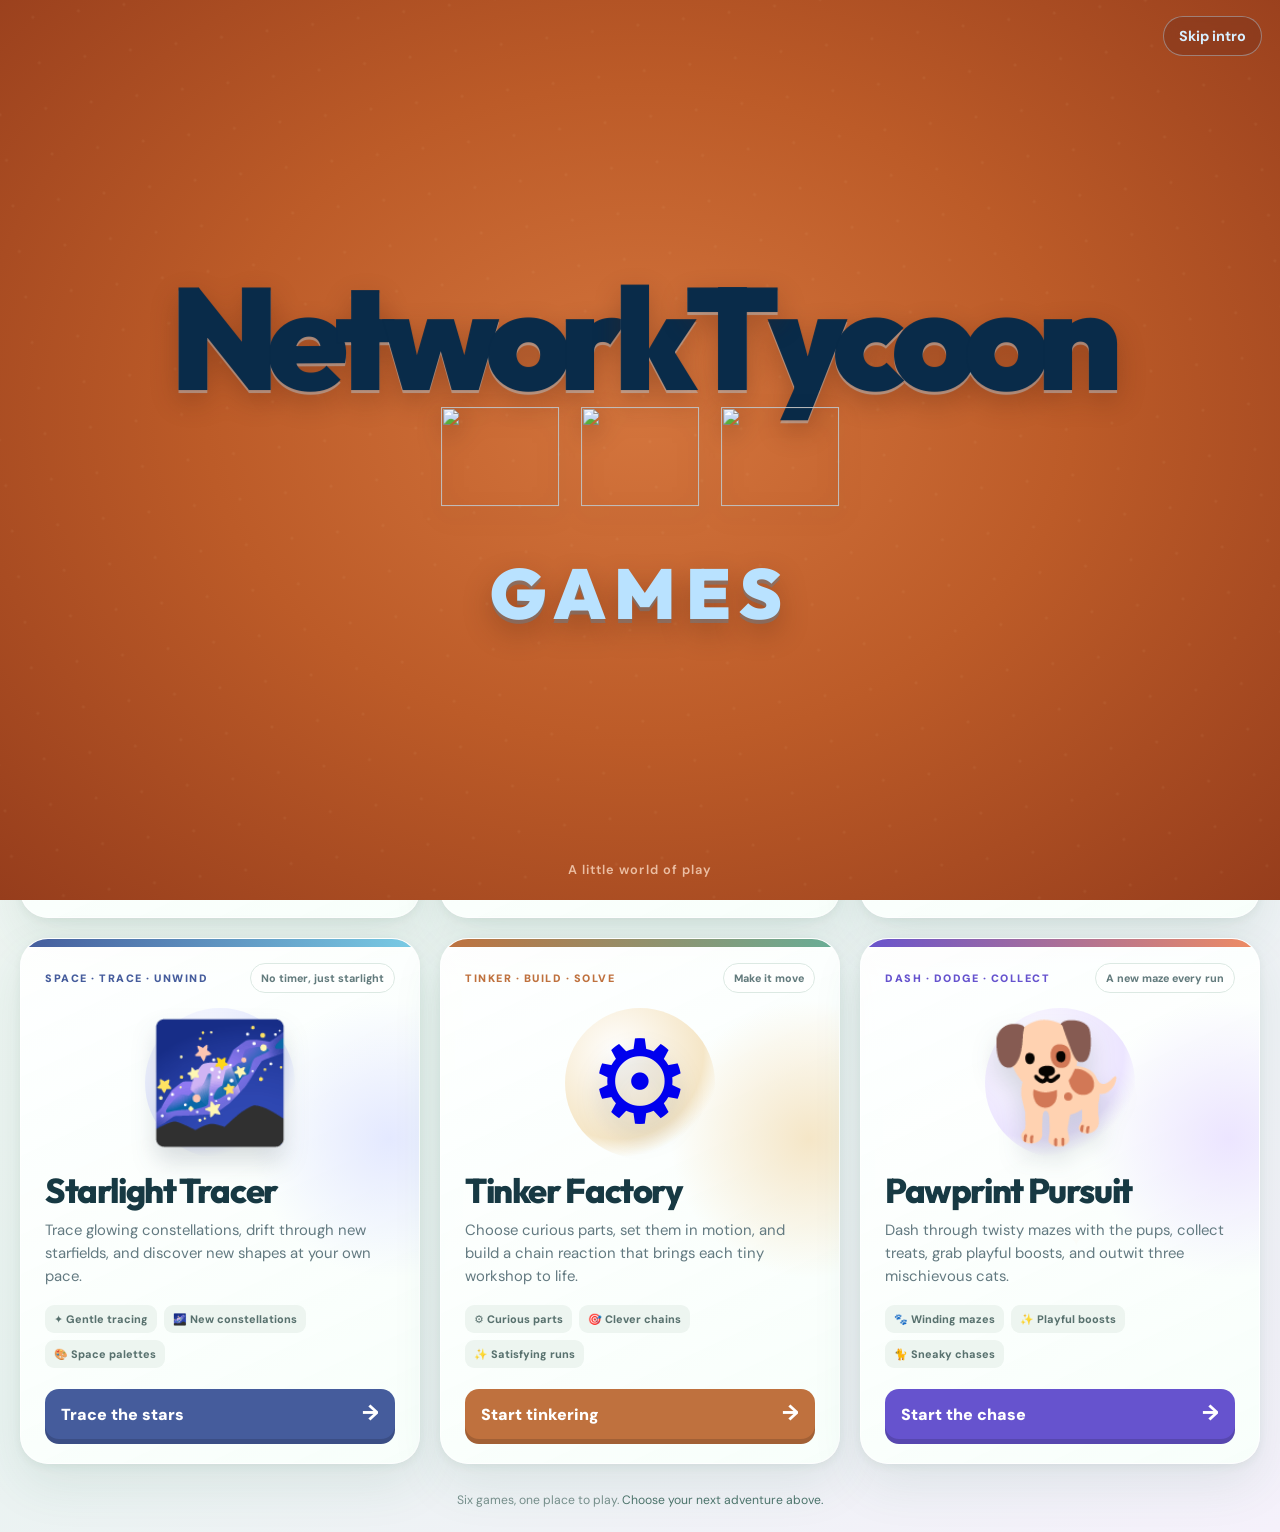
==== public/index.html @ e9cd9ed4 "Reduce intro stack spacing by half on phone and desktop" ====
<!doctype html>
<html lang="en">
<head>
<link rel="manifest" href="/manifest.webmanifest">
<link rel="apple-touch-icon" sizes="180x180" href="/icons/apple-touch-icon.png">
<meta name="apple-mobile-web-app-capable" content="yes">
<meta name="apple-mobile-web-app-title" content="Network Tycoon">
<meta name="apple-mobile-web-app-status-bar-style" content="black-translucent">
<meta charset="utf-8">
<meta name="viewport" content="width=device-width, initial-scale=1, viewport-fit=cover">
<meta name="theme-color" content="#a7471c">
<meta name="description" content="Build a broadband empire, match colorful puzzles, guide little critters home, trace constellations, tinker with tiny machines, or dash through a playful maze.">
<link rel="icon" type="image/svg+xml" href="/favicon.svg?v=cityscape-2">
<title>Network Tycoon Games</title>
<style>
@import url('https://fonts.googleapis.com/css2?family=DM+Sans:wght@400;500;600;700;800&family=Outfit:wght@500;600;700;800;900&display=swap');
*{box-sizing:border-box}body{margin:0;min-height:100vh;color:#173443;font-family:'DM Sans',system-ui,sans-serif;background:radial-gradient(ellipse at 12% 8%,#c9f2df,transparent 33%),radial-gradient(ellipse at 92% 10%,#e6d8ff,transparent 35%),linear-gradient(145deg,#f4f8f2,#eaf3f1 58%,#f5f1fb)}
.page{position:relative;isolation:isolate;min-height:100vh;display:flex;flex-direction:column;align-items:center;padding:clamp(24px,5vh,54px) 18px 24px;overflow:hidden}.orbit{position:absolute;z-index:-1;border:1px solid #fff;border-radius:50%;width:min(74vw,760px);aspect-ratio:1;top:-470px;left:50%;transform:translateX(-50%);box-shadow:0 0 0 34px #ffffff35,0 0 0 68px #ffffff25}
.spark{position:absolute;z-index:-1;font-size:28px;animation:float 5s ease-in-out infinite;opacity:.65}.a{left:8%;top:19%;color:#18a98a}.b{right:9%;top:24%;color:#8b68e7;animation-delay:-2s}.c{right:15%;bottom:18%;color:#f1a349;animation-delay:-1s}
header{text-align:center;max-width:760px;margin:0 auto 32px}.kicker{display:inline-flex;align-items:center;gap:8px;padding:8px 13px;border:1px solid #ffffffc9;background:#ffffffa8;border-radius:99px;color:#54706f;font-size:.72rem;letter-spacing:.14em;font-weight:900;text-transform:uppercase}.dot{width:8px;height:8px;background:#17ab88;border-radius:50%;box-shadow:0 0 0 4px #17ab8822}
h1{font:900 clamp(2.7rem,7vw,5rem)/.98 Outfit,system-ui,sans-serif;letter-spacing:-.065em;margin:17px 0 14px;color:#153949}h1 span{background:linear-gradient(90deg,#138b79,#6459cf 73%);-webkit-background-clip:text;background-clip:text;color:transparent}
.intro{font-size:clamp(1rem,2.1vw,1.15rem);line-height:1.65;color:#5e7880;max-width:610px;margin:auto}
.portfolio-account{margin:18px auto 0;display:flex;justify-content:center}
.games{width:min(100%,1240px);display:grid;grid-template-columns:repeat(3,minmax(0,1fr));gap:20px;justify-content:center}
.game{--accent:#087f76;--soft:#d8f5e8;--highlight:#42c89d;position:relative;display:flex;flex-direction:column;min-height:420px;overflow:hidden;text-decoration:none;border:1px solid #ffffffd6;border-radius:28px;padding:24px;background:linear-gradient(155deg,#ffffffed,#f8fffb);box-shadow:0 20px 50px #2b67521a,0 3px 8px #234a3410;transition:transform .25s,box-shadow .25s}
.game:before{content:"";position:absolute;inset:0 0 auto;height:8px;background:linear-gradient(90deg,var(--accent),var(--highlight))}.game:after{content:"";position:absolute;width:280px;height:280px;border-radius:50%;right:-110px;top:60px;background:radial-gradient(circle,var(--soft),transparent 70%);z-index:0}
.game:hover{transform:translateY(-7px);box-shadow:0 28px 65px #13604e30}.game:focus-visible{outline:4px solid #273e73;outline-offset:5px}.match{--accent:#7051d2;--soft:#eee4ff;--highlight:#ef8bb5}.rescue{--accent:#456cbb;--soft:#e3edff;--highlight:#eab869}.starlight{--accent:#455c9c;--soft:#e4e9ff;--highlight:#79cce5}.tinker{--accent:#bf713e;--soft:#f5e6c7;--highlight:#68ae97}.paws{--accent:#6653ce;--soft:#ece5ff;--highlight:#ef8c62}
.game:nth-last-child(2):nth-child(3n+1){grid-column:2}.game:last-child:nth-child(3n+2){grid-column:3}
.top,.art,.title,.desc,.tags,.cta{position:relative;z-index:1}.top{display:flex;align-items:center;justify-content:space-between;gap:10px}.label{font-size:.67rem;letter-spacing:.14em;text-transform:uppercase;color:var(--accent);font-weight:900}.badge{font-size:.67rem;font-weight:800;color:#637b7d;border:1px solid #dce9e3;background:#ffffffb9;padding:7px 10px;border-radius:99px}
.art{height:155px;display:grid;place-items:center;margin:12px 0}.halo{position:absolute;width:150px;aspect-ratio:1;border-radius:50%;background:radial-gradient(circle at 35% 30%,#fff,var(--soft) 60%,transparent 73%);animation:breathe 4s ease-in-out infinite}.emoji{position:relative;font-size:clamp(5.1rem,11vw,7.2rem);filter:drop-shadow(0 14px 12px #26344a2b);animation:drift 4s ease-in-out infinite}.title{font:800 clamp(1.7rem,4vw,2.15rem)/1.1 Outfit,system-ui,sans-serif;letter-spacing:-.04em;margin:0 0 9px;color:#173943}.desc{color:#637a81;font-size:.93rem;line-height:1.55;margin:0 0 17px}.tags{display:flex;flex-wrap:wrap;gap:7px;margin-bottom:21px}.tags span{font-size:.68rem;font-weight:800;color:#58716e;padding:7px 9px;border-radius:9px;background:#edf5f0}
.cta{display:flex;align-items:center;justify-content:space-between;gap:12px;margin-top:auto;padding:14px 16px;border-radius:14px;background:var(--accent);color:white;font-weight:900;box-shadow:0 5px 0 color-mix(in srgb,var(--accent),#000 15%);transition:transform .18s}.game:hover .cta{transform:translateY(-2px)}.arrow{font-size:1.35rem;line-height:1}
footer{margin-top:28px;color:#78908d;font-size:.76rem;text-align:center}footer span{color:#4d746c}
@keyframes float{0%,100%{transform:translateY(0) rotate(-8deg)}50%{transform:translateY(-15px) rotate(8deg)}}@keyframes drift{0%,100%{transform:translateY(2px) rotate(-3deg)}50%{transform:translateY(-10px) rotate(3deg)}}@keyframes breathe{0%,100%{transform:scale(.94);opacity:.8}50%{transform:scale(1.05);opacity:1}}
@media(max-width:1000px){
  .games{grid-template-columns:repeat(2,minmax(0,1fr));max-width:840px;gap:16px}
  .game:nth-last-child(2):nth-child(3n+1),.game:last-child:nth-child(3n+2){grid-column:auto}
  .game:last-child:nth-child(odd){grid-column:1/-1;justify-self:center;width:min(100%,calc((100% - 16px)/2))}
  .game{min-height:370px;padding:20px}
  .art{height:120px}
}
@media(max-width:700px){
  .page{padding:16px 14px calc(14px + env(safe-area-inset-bottom))}
  header{margin-bottom:14px}
  .kicker{padding:6px 10px;font-size:.59rem;letter-spacing:.1em}
  h1{font-size:clamp(2rem,8vw,2.65rem);margin:12px 0 8px}
  .intro{font-size:.88rem;line-height:1.4;max-width:34rem}
  .games{width:100%;max-width:620px;grid-template-columns:1fr;gap:9px}
  .game{
    display:grid;
    grid-template-columns:52px minmax(0,1fr) max-content;
    grid-template-areas:"art title cta" "art desc cta";
    align-items:center;
    column-gap:11px;
    row-gap:3px;
    min-height:86px;
    padding:12px 12px 12px 10px;
    border-radius:17px
  }
  .game:last-child:nth-child(odd){grid-column:auto;justify-self:stretch;width:auto}
  .game:before{height:5px}
  .game:after{width:120px;height:120px;right:-55px;top:-15px}
  .top,.tags{display:none}
  .art{grid-area:art;position:relative;width:52px;height:52px;min-height:52px;margin:0}
  .halo{width:48px}
  .emoji{font-size:2.05rem;filter:none}
  .title{grid-area:title;font-size:1rem;line-height:1.08;letter-spacing:-.025em;margin:0;align-self:end}
  .desc{grid-area:desc;font-size:.72rem;line-height:1.25;margin:0;display:-webkit-box;-webkit-line-clamp:2;-webkit-box-orient:vertical;overflow:hidden;align-self:start}
  .cta{grid-area:cta;align-self:center;justify-content:center;min-width:58px;margin:0;padding:10px 8px;border-radius:10px;gap:4px;font-size:.7rem;white-space:nowrap;box-shadow:0 3px 0 color-mix(in srgb,var(--accent),#000 15%)}
  .cta span:first-child{display:none}
  .cta:before{content:"Play"}
  .arrow{font-size:.9rem}
  .game:hover{transform:none;box-shadow:0 12px 30px #2b67551a,0 2px 6px #234a3410}
  .a{left:3%;top:7%}.b{right:4%;top:9%}.c{right:7%;bottom:5%}
  footer{margin-top:14px;font-size:.7rem}
}
@media(prefers-reduced-motion:reduce){.page *,.page *:before,.page *:after{animation-duration:.01ms!important;animation-iteration-count:1!important;transition:none!important}}
@media(prefers-reduced-motion:reduce){.spark,.halo,.emoji{animation:none!important}.game{transition:none!important;scroll-behavior:auto!important}}

/* Animated portfolio arrival */
.splash-overlay[hidden]{display:none}
.splash-overlay{position:fixed;inset:0;z-index:50;display:grid;place-items:center;overflow:hidden;background:radial-gradient(ellipse at 50% 46%,#d4753d 0%,#bc5b28 48%,#963d1c 100%);color:#a9dcff}
.splash-overlay:before{content:"";position:absolute;inset:-30%;background:radial-gradient(circle at center,#ffd7a31c 0 1px,transparent 2px);background-size:46px 46px;opacity:.55;transform:rotate(-8deg)}
.splash-skip{position:absolute;z-index:4;right:max(18px,env(safe-area-inset-right));top:max(16px,env(safe-area-inset-top));border:1px solid #b6e3ff66;border-radius:999px;padding:10px 15px;background:#7f351c80;color:#d8efff;font:700 .9rem 'DM Sans',system-ui,sans-serif;cursor:pointer;backdrop-filter:blur(8px)}
.splash-skip:focus-visible{outline:3px solid #d8efff;outline-offset:3px}
.splash-stage{position:absolute;inset:0;display:grid;place-items:center}
.splash-composition{position:absolute;z-index:1;left:50%;top:50%;transform:translate(-50%,-50%);display:flex;flex-direction:column;align-items:center;gap:clamp(30px,6vh,52px);width:max-content;max-width:calc(100vw - 20px)}
.splash-brand{position:relative;z-index:2;left:auto;top:auto;width:max-content;max-width:100%;transform:none;display:flex;align-items:baseline;justify-content:center;white-space:nowrap;color:#092b49;font:900 clamp(3.4rem,12vw,9rem)/.92 Outfit,system-ui,sans-serif;letter-spacing:-.085em;text-shadow:0 3px 0 #b8dff466,0 10px 28px #54220e55;pointer-events:none}
.splash-word{display:inline-flex;align-items:baseline}
.splash-word--left{animation:splash-enter-left 1.35s cubic-bezier(.12,.82,.18,1) 2.25s both}
.splash-word--right{animation:splash-enter-right 1.35s cubic-bezier(.12,.82,.18,1) 2.25s both}
.splash-k,.splash-t{display:inline-block;position:relative;z-index:2}
.splash-k{animation:splash-impact-k .48s cubic-bezier(.16,.9,.3,1) 3.53s both}
.splash-t{animation:splash-impact-t .48s cubic-bezier(.16,.9,.3,1) 3.53s both}
.splash-impact{position:absolute;left:50%;top:12%;width:clamp(30px,6vw,70px);aspect-ratio:1;border-radius:50%;background:#e6f6ff;filter:blur(4px);opacity:0;transform:translate(-50%,-50%) scale(.1);animation:splash-impact-flash .55s ease-out 3.53s both}
.splash-games{position:relative;z-index:3;left:auto;top:auto;margin:0;color:#b9e2ff;font:900 clamp(2rem,6vw,4.4rem)/1 Outfit,system-ui,sans-serif;letter-spacing:.13em;text-transform:uppercase;text-shadow:0 4px 0 #5087aa66,0 12px 28px #54220e60;transform:translateY(100vh) scale(.25);animation:splash-games-slam .72s cubic-bezier(.12,.84,.22,1) 4.22s forwards}
.splash-cats{position:relative;z-index:3;left:auto;top:auto;width:min(calc(100vw - 28px),540px);height:clamp(76px,11vh,112px);margin-top:calc(4px - clamp(30px,6vh,52px));display:flex;align-items:center;justify-content:center;gap:0;transform:none;opacity:0;animation:splash-cats-accordion 1.35s cubic-bezier(.18,.82,.2,1) 5.02s both;pointer-events:none}
.splash-cat{display:block;flex:0 1 clamp(70px,10vw,118px);width:clamp(70px,10vw,118px);height:100%;object-fit:contain;filter:drop-shadow(0 8px 12px #55230d70);opacity:0}
.splash-cat--left{--cat-from-x:-75vw;--cat-from-y:-12vh;animation:splash-cat-arrive .7s cubic-bezier(.16,.9,.28,1.1) 5.02s both}
.splash-cat--middle{--cat-from-x:0;--cat-from-y:-75vh;animation:splash-cat-arrive .7s cubic-bezier(.16,.9,.28,1.1) 5.12s both}
.splash-cat--right{--cat-from-x:75vw;--cat-from-y:-12vh;animation:splash-cat-arrive .7s cubic-bezier(.16,.9,.28,1.1) 5.22s both}
.splash-hint{position:absolute;left:50%;bottom:max(22px,env(safe-area-inset-bottom));transform:translateX(-50%);margin:0;color:#ffe3ce;font:600 .8rem 'DM Sans',system-ui,sans-serif;letter-spacing:.08em;opacity:0;animation:splash-hint-show .35s ease 7.35s forwards}
.splash-dog{position:absolute;z-index:3;bottom:max(-30px,calc(env(safe-area-inset-bottom) - 24px));width:clamp(180px,24vw,350px);max-height:38vh;object-fit:contain;opacity:0;filter:drop-shadow(0 12px 18px #52220f72);will-change:transform,opacity;pointer-events:none}
.splash-dog--left{left:0;transform:translateX(-118%) rotate(-8deg);animation:splash-dog-peek-left 3.35s cubic-bezier(.18,.8,.2,1) 6.55s both,splash-dog-pant .52s ease-in-out 7.2s 4}
.splash-dog--right{right:0;transform:translateX(118%) scaleX(-1) rotate(-8deg);animation:splash-dog-peek-right 3.35s cubic-bezier(.18,.8,.2,1) 6.55s both,splash-dog-pant .52s ease-in-out 7.2s 4}
@keyframes splash-dog-peek-left{0%,12%{transform:translateX(-118%) rotate(-8deg);opacity:0}23%,75%{transform:translateX(-45%) rotate(0);opacity:1}84%{transform:translateX(-48%) rotate(-3deg);opacity:.95}100%{transform:translateX(-118%) rotate(-8deg);opacity:0}}
@keyframes splash-dog-peek-right{0%,12%{transform:translateX(118%) scaleX(-1) rotate(-8deg);opacity:0}23%,75%{transform:translateX(45%) scaleX(-1) rotate(0);opacity:1}84%{transform:translateX(48%) scaleX(-1) rotate(-3deg);opacity:.95}100%{transform:translateX(118%) scaleX(-1) rotate(-8deg);opacity:0}}
@keyframes splash-dog-pant{0%,100%{translate:0 0;scale:1 1}34%{translate:0 -4px;scale:1 1.025}67%{translate:0 1px;scale:1 .99}}
.splash-overlay.is-leaving{animation:splash-fade-away .48s ease forwards}
@keyframes splash-cats-accordion{0%{transform:scaleX(.55);opacity:0;gap:0}23%{transform:scaleX(.55);opacity:1;gap:0}43%{transform:scaleX(.62);opacity:1;gap:0}68%{transform:scaleX(1.08);opacity:1;gap:clamp(4px,2vw,22px)}84%{transform:scaleX(.96);opacity:1;gap:clamp(4px,1.7vw,18px)}100%{transform:scaleX(1);opacity:1;gap:clamp(4px,2vw,22px)}}
@keyframes splash-cat-arrive{0%{transform:translate(var(--cat-from-x),var(--cat-from-y)) scale(.42);opacity:0}68%{transform:translate(0,0) scale(1.12);opacity:1}100%{transform:translate(0,0) scale(1);opacity:1}}
@keyframes splash-enter-left{0%{transform:translateX(-110vw);opacity:0}70%{transform:translateX(5%);opacity:1}85%{transform:translateX(-2%)}100%{transform:translateX(0);opacity:1}}
@keyframes splash-enter-right{0%{transform:translateX(110vw);opacity:0}70%{transform:translateX(-5%);opacity:1}85%{transform:translateX(2%)}100%{transform:translateX(0);opacity:1}}
@keyframes splash-impact-k{0%{transform:scale(1)}36%{transform:translateX(7px) scale(1.3)}58%{transform:translateX(-3px) scale(.9)}100%{transform:translateX(0) scale(1)}}
@keyframes splash-impact-t{0%{transform:scale(1)}36%{transform:translateX(-7px) scale(1.3)}58%{transform:translateX(3px) scale(.9)}100%{transform:translateX(0) scale(1)}}
@keyframes splash-impact-flash{0%{opacity:0;transform:translate(-50%,-50%) scale(.1)}30%{opacity:.9;transform:translate(-50%,-50%) scale(1.1)}100%{opacity:0;transform:translate(-50%,-50%) scale(2.4)}}
@keyframes splash-games-slam{0%{transform:translateY(100vh) scale(.25);opacity:0}68%{transform:translateY(-8%) scale(1.12);opacity:1}84%{transform:translateY(4%) scale(.96)}100%{transform:translateY(0) scale(1);opacity:1}}
@keyframes splash-hint-show{to{opacity:.75}}
@keyframes splash-fade-away{to{opacity:0;visibility:hidden}}
@media(max-width:520px){.splash-brand{font-size:clamp(2.85rem,14.5vw,4.4rem);letter-spacing:-.09em}.splash-cats{width:calc(100vw - 26px);height:clamp(68px,10vh,88px);margin-top:0}.splash-cat{flex-basis:clamp(58px,20vw,84px);width:clamp(58px,20vw,84px)}.splash-games{font-size:clamp(2rem,8vw,2.8rem)}.splash-dog{width:clamp(140px,42vw,210px);max-height:32vh;bottom:max(-18px,calc(env(safe-area-inset-bottom) - 22px))}}
</style>
<link rel="stylesheet" href="/disable-text-selection.css">
</head>
<body><div class="splash-overlay" id="portfolio-splash" hidden aria-label="Network Tycoon Games intro">
  <button class="splash-skip" id="splash-skip" type="button">Skip intro</button>
  <div class="splash-stage" aria-hidden="true">
    <div class="splash-composition">
      <span class="splash-impact"></span>
      <div class="splash-brand"><span class="splash-word splash-word--left">Networ<span class="splash-k">k</span></span><span class="splash-word splash-word--right"><span class="splash-t">T</span>ycoon</span></div>
      <div class="splash-cats"><img class="splash-cat splash-cat--left" src="/paws/images/cat-black-fluffy.webp" alt="" draggable="false"><img class="splash-cat splash-cat--middle" src="/paws/images/cat-gray.webp" alt="" draggable="false"><img class="splash-cat splash-cat--right" src="/paws/images/cat-black-sleek.webp" alt="" draggable="false"></div>
      <p class="splash-games">Games</p>
    </div>
    <img class="splash-dog splash-dog--left" src="/images/dog-dark.webp" alt="" aria-hidden="true" width="600" height="548"><img class="splash-dog splash-dog--right" src="/images/dog-tan.webp" alt="" aria-hidden="true" width="600" height="548">
  </div>
  <p class="splash-hint" aria-hidden="true">A little world of play</p>
</div>
<main class="page">
<div class="orbit" aria-hidden="true"></div><span class="spark a" aria-hidden="true">✦</span><span class="spark b" aria-hidden="true">✧</span><span class="spark c" aria-hidden="true">✦</span>
<header><div class="kicker"><i class="dot" aria-hidden="true"></i>Your next little adventure</div><h1>Pick a game.<br><span>Make a moment.</span></h1><p class="intro">Build a broadband empire, solve colorful puzzles, guide little critters home, trace the stars, tinker with tiny machines, or race through a twisty maze. Pick an adventure and jump in.</p><div class="portfolio-account"><button type="button" class="cloud-home-login" data-cloud-login aria-label="Log in to sync your game portfolio"><span data-cloud-label>☁ Log in to sync your games</span></button></div></header>
<nav class="games" aria-label="Choose a game">
<a class="game tycoon" href="/tycoon/" aria-label="Play Network Tycoon"><div class="top"><span class="label">Strategy · Build · Grow</span><span class="badge">Your empire awaits</span></div><div class="art" aria-hidden="true"><span class="halo"></span><span class="emoji">🏙️</span></div><h2 class="title">Network Tycoon</h2><p class="desc">Grow a tiny network into a thriving broadband empire. Build, plan, outsmart rivals, and keep the whole town connected.</p><div class="tags"><span>⚡ Big decisions</span><span>🗺️ New territory</span><span>📈 Long game</span></div><div class="cta"><span>Enter your network</span><span class="arrow" aria-hidden="true">→</span></div></a>
<a class="game match" href="/match/" aria-label="Play Match Garden"><div class="top"><span class="label">Puzzle · Focus · Flow</span><span class="badge">A fresh board each round</span></div><div class="art" aria-hidden="true"><span class="halo"></span><span class="emoji">🌼</span></div><h2 class="title">Match Garden</h2><p class="desc">Flip bright cards, find the pairs, and grow your collection. Every round brings a new theme, a ticking clock, and a reason to play again.</p><div class="tags"><span>🃏 Card flips</span><span>✨ Unlocks</span><span>⏱️ Quick rounds</span></div><div class="cta"><span>Start matching</span><span class="arrow" aria-hidden="true">→</span></div></a>
<a class="game rescue" href="/rescue/" aria-label="Play Critter Rescue"><div class="top"><span class="label">Logic · Explore · Rescue</span><span class="badge">A safe path home</span></div><div class="art" aria-hidden="true"><span class="halo"></span><span class="emoji">🦊</span></div><h2 class="title">Critter Rescue</h2><p class="desc">Read the clues, uncover a safe trail, and guide three little friends home through a world of hidden dangers.</p><div class="tags"><span>🧩 Number clues</span><span>🐾 Three friends</span><span>🌙 New worlds</span></div><div class="cta"><span>Guide them home</span><span class="arrow" aria-hidden="true">→</span></div></a>
<a class="game starlight" href="/starlight/" aria-label="Play Starlight Tracer"><div class="top"><span class="label">Space · Trace · Unwind</span><span class="badge">No timer, just starlight</span></div><div class="art" aria-hidden="true"><span class="halo"></span><span class="emoji">🌌</span></div><h2 class="title">Starlight Tracer</h2><p class="desc">Trace glowing constellations, drift through new starfields, and discover new shapes at your own pace.</p><div class="tags"><span>✦ Gentle tracing</span><span>🌌 New constellations</span><span>🎨 Space palettes</span></div><div class="cta"><span>Trace the stars</span><span class="arrow" aria-hidden="true">→</span></div></a>
<a class="game tinker" href="/tinker/" aria-label="Play Tinker Factory"><div class="top"><span class="label">Tinker · Build · Solve</span><span class="badge">Make it move</span></div><div class="art" aria-hidden="true"><span class="halo"></span><span class="emoji">⚙️</span></div><h2 class="title">Tinker Factory</h2><p class="desc">Choose curious parts, set them in motion, and build a chain reaction that brings each tiny workshop to life.</p><div class="tags"><span>⚙️ Curious parts</span><span>🎯 Clever chains</span><span>✨ Satisfying runs</span></div><div class="cta"><span>Start tinkering</span><span class="arrow" aria-hidden="true">→</span></div></a>
<a class="game paws" href="/paws/" aria-label="Play Pawprint Pursuit"><div class="top"><span class="label">Dash · Dodge · Collect</span><span class="badge">A new maze every run</span></div><div class="art" aria-hidden="true"><span class="halo"></span><span class="emoji">🐕</span></div><h2 class="title">Pawprint Pursuit</h2><p class="desc">Dash through twisty mazes with the pups, collect treats, grab playful boosts, and outwit three mischievous cats.</p><div class="tags"><span>🐾 Winding mazes</span><span>✨ Playful boosts</span><span>🐈 Sneaky chases</span></div><div class="cta"><span>Start the chase</span><span class="arrow" aria-hidden="true">→</span></div></a></nav><footer>Six games, one place to play. <span>Choose your next adventure above.</span></footer>
</main>
<script>
(()=>{const splash=document.getElementById('portfolio-splash');const skip=document.getElementById('splash-skip');if(!splash||!skip)return;splash.hidden=false;let done=false;const finish=()=>{if(done)return;done=true;splash.classList.add('is-leaving');window.setTimeout(()=>{splash.hidden=true},500)};const timer=window.setTimeout(finish,10500);skip.addEventListener('click',()=>{window.clearTimeout(timer);finish()},{once:true})})();
</script>
<script>
if ("serviceWorker" in navigator) {
  window.addEventListener("load", () => navigator.serviceWorker.register("/service-worker.js", { scope: "/" }).catch(() => {}));
}
</script>
<script type="module">import { startCloudSync } from "/cloud-save.js?v=portfolio-cloud-v1"; startCloudSync("portfolio");</script>
</body></html>
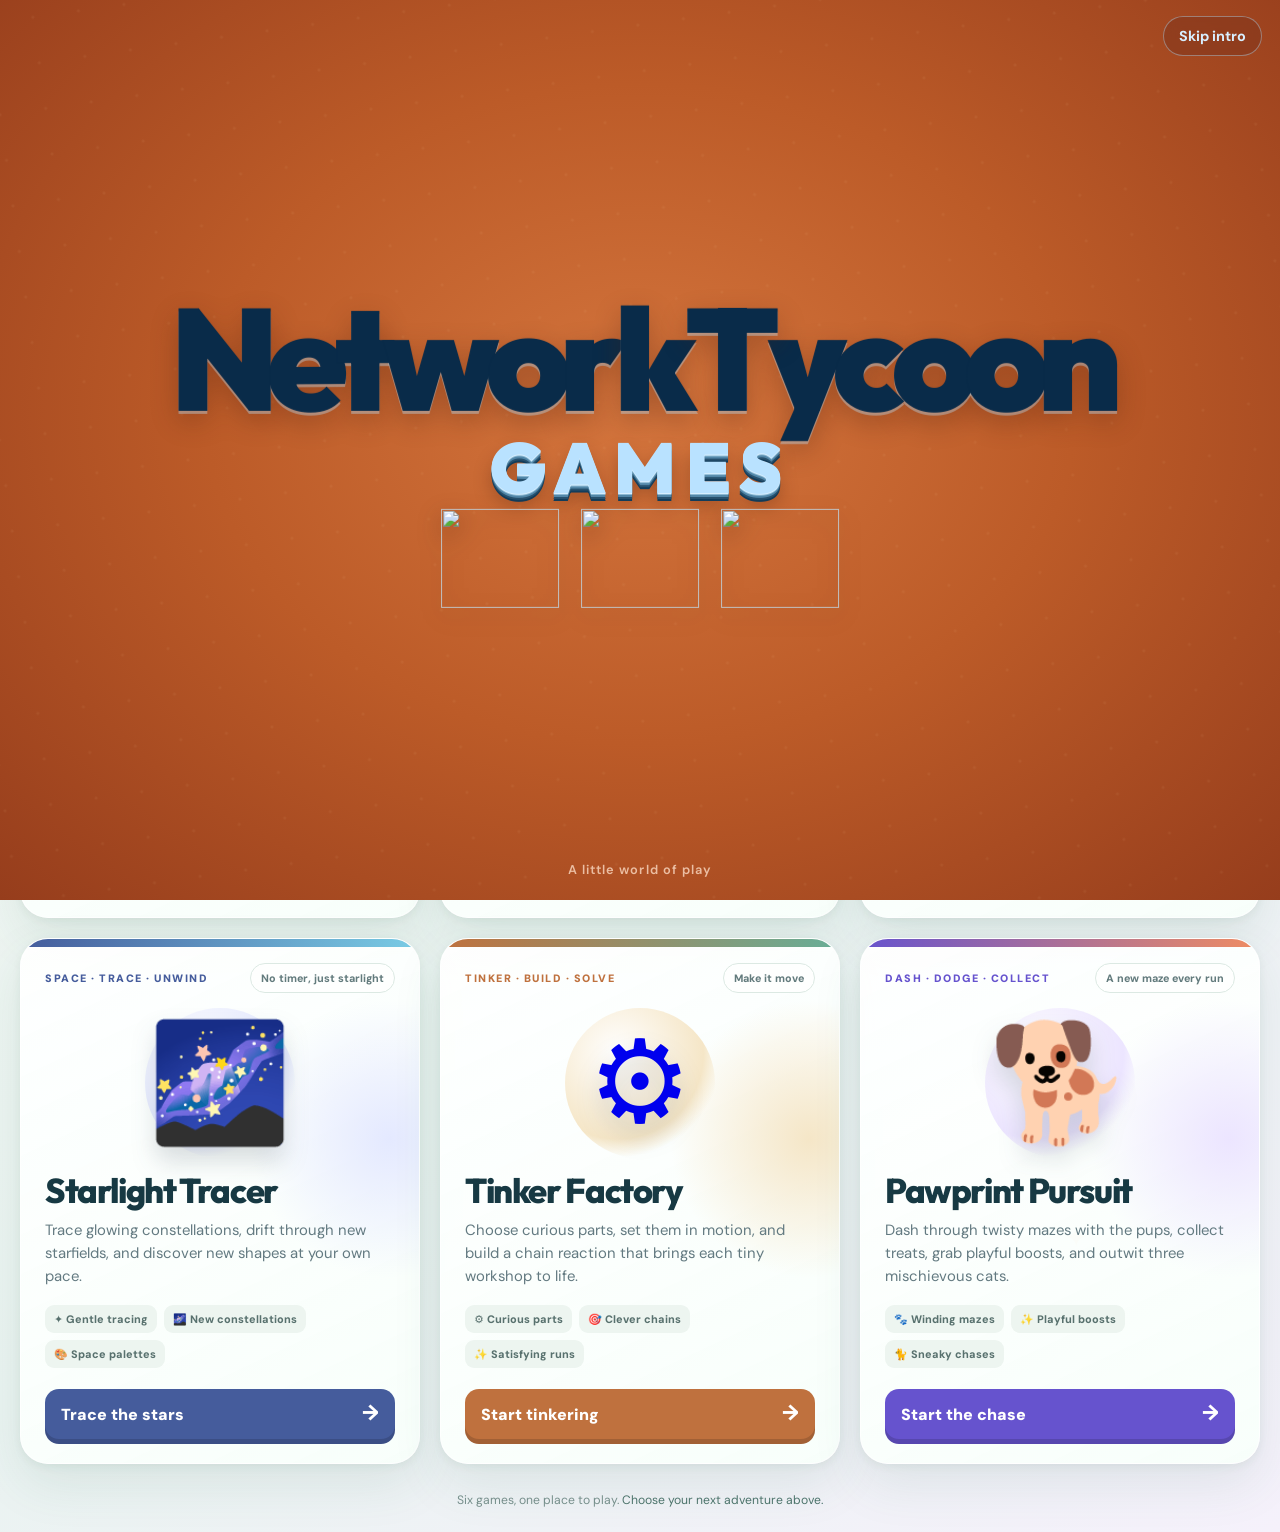
==== commit 61ba2da5: "Refresh portfolio intro sequence" ====
--- a/public/index.html
+++ b/public/index.html
@@ -1,8 +1,8 @@
 <!doctype html>
 <html lang="en">
 <head>
-<link rel="manifest" href="/manifest.webmanifest">
-<link rel="apple-touch-icon" sizes="180x180" href="/icons/apple-touch-icon.png">
+<link rel="manifest" href="/manifest.webmanifest?v=icons-2">
+<link rel="apple-touch-icon" sizes="180x180" href="/icons/apple-touch-icon-v2.png">
 <meta name="apple-mobile-web-app-capable" content="yes">
 <meta name="apple-mobile-web-app-title" content="Network Tycoon">
 <meta name="apple-mobile-web-app-status-bar-style" content="black-translucent">
@@ -10,7 +10,7 @@
 <meta name="viewport" content="width=device-width, initial-scale=1, viewport-fit=cover">
 <meta name="theme-color" content="#a7471c">
 <meta name="description" content="Build a broadband empire, match colorful puzzles, guide little critters home, trace constellations, tinker with tiny machines, or dash through a playful maze.">
-<link rel="icon" type="image/svg+xml" href="/favicon.svg?v=cityscape-2">
+<link rel="icon" type="image/svg+xml" href="/favicon.svg?v=cityscape-5">
 <title>Network Tycoon Games</title>
 <style>
 @import url('https://fonts.googleapis.com/css2?family=DM+Sans:wght@400;500;600;700;800&family=Outfit:wght@500;600;700;800;900&display=swap');
@@ -83,7 +83,7 @@
 .splash-skip{position:absolute;z-index:4;right:max(18px,env(safe-area-inset-right));top:max(16px,env(safe-area-inset-top));border:1px solid #b6e3ff66;border-radius:999px;padding:10px 15px;background:#7f351c80;color:#d8efff;font:700 .9rem 'DM Sans',system-ui,sans-serif;cursor:pointer;backdrop-filter:blur(8px)}
 .splash-skip:focus-visible{outline:3px solid #d8efff;outline-offset:3px}
 .splash-stage{position:absolute;inset:0;display:grid;place-items:center}
-.splash-composition{position:absolute;z-index:1;left:50%;top:50%;transform:translate(-50%,-50%);display:flex;flex-direction:column;align-items:center;gap:clamp(30px,6vh,52px);width:max-content;max-width:calc(100vw - 20px)}
+.splash-composition{position:absolute;z-index:1;left:50%;top:50%;transform:translate(-50%,-50%);display:flex;flex-direction:column;align-items:center;gap:clamp(2px,.8vh,8px);width:max-content;max-width:calc(100vw - 20px)}
 .splash-brand{position:relative;z-index:2;left:auto;top:auto;width:max-content;max-width:100%;transform:none;display:flex;align-items:baseline;justify-content:center;white-space:nowrap;color:#092b49;font:900 clamp(3.4rem,12vw,9rem)/.92 Outfit,system-ui,sans-serif;letter-spacing:-.085em;text-shadow:0 3px 0 #b8dff466,0 10px 28px #54220e55;pointer-events:none}
 .splash-word{display:inline-flex;align-items:baseline}
 .splash-word--left{animation:splash-enter-left 1.35s cubic-bezier(.12,.82,.18,1) 2.25s both}
@@ -92,8 +92,8 @@
 .splash-k{animation:splash-impact-k .48s cubic-bezier(.16,.9,.3,1) 3.53s both}
 .splash-t{animation:splash-impact-t .48s cubic-bezier(.16,.9,.3,1) 3.53s both}
 .splash-impact{position:absolute;left:50%;top:12%;width:clamp(30px,6vw,70px);aspect-ratio:1;border-radius:50%;background:#e6f6ff;filter:blur(4px);opacity:0;transform:translate(-50%,-50%) scale(.1);animation:splash-impact-flash .55s ease-out 3.53s both}
-.splash-games{position:relative;z-index:3;left:auto;top:auto;margin:0;color:#b9e2ff;font:900 clamp(2rem,6vw,4.4rem)/1 Outfit,system-ui,sans-serif;letter-spacing:.13em;text-transform:uppercase;text-shadow:0 4px 0 #5087aa66,0 12px 28px #54220e60;transform:translateY(100vh) scale(.25);animation:splash-games-slam .72s cubic-bezier(.12,.84,.22,1) 4.22s forwards}
-.splash-cats{position:relative;z-index:3;left:auto;top:auto;width:min(calc(100vw - 28px),540px);height:clamp(76px,11vh,112px);margin-top:calc(4px - clamp(30px,6vh,52px));display:flex;align-items:center;justify-content:center;gap:0;transform:none;opacity:0;animation:splash-cats-accordion 1.35s cubic-bezier(.18,.82,.2,1) 5.02s both;pointer-events:none}
+.splash-games{position:relative;z-index:3;left:auto;top:auto;margin:0;color:#b9e2ff;font:900 clamp(2rem,6vw,4.4rem)/1 Outfit,system-ui,sans-serif;letter-spacing:.13em;text-transform:uppercase;text-shadow:0 1px 0 #d7efff,0 2px 0 #8bb8d3,0 4px 0 #5287a8,0 6px 0 #27516e,0 8px 0 #133d5b,0 12px 18px #54220e60;transform:translateY(100vh) scale(.25);animation:splash-games-slam .72s cubic-bezier(.12,.84,.22,1) 4.22s forwards}
+.splash-cats{position:relative;z-index:3;left:auto;top:auto;width:min(calc(100vw - 28px),540px);height:clamp(76px,11vh,112px);margin-top:0;display:flex;align-items:center;justify-content:center;gap:0;transform:none;opacity:0;animation:splash-cats-accordion 1.35s cubic-bezier(.18,.82,.2,1) 5.02s both;pointer-events:none}
 .splash-cat{display:block;flex:0 1 clamp(70px,10vw,118px);width:clamp(70px,10vw,118px);height:100%;object-fit:contain;filter:drop-shadow(0 8px 12px #55230d70);opacity:0}
 .splash-cat--left{--cat-from-x:-75vw;--cat-from-y:-12vh;animation:splash-cat-arrive .7s cubic-bezier(.16,.9,.28,1.1) 5.02s both}
 .splash-cat--middle{--cat-from-x:0;--cat-from-y:-75vh;animation:splash-cat-arrive .7s cubic-bezier(.16,.9,.28,1.1) 5.12s both}
@@ -126,8 +126,8 @@
     <div class="splash-composition">
       <span class="splash-impact"></span>
       <div class="splash-brand"><span class="splash-word splash-word--left">Networ<span class="splash-k">k</span></span><span class="splash-word splash-word--right"><span class="splash-t">T</span>ycoon</span></div>
+      <p class="splash-games">Games</p>
       <div class="splash-cats"><img class="splash-cat splash-cat--left" src="/paws/images/cat-black-fluffy.webp" alt="" draggable="false"><img class="splash-cat splash-cat--middle" src="/paws/images/cat-gray.webp" alt="" draggable="false"><img class="splash-cat splash-cat--right" src="/paws/images/cat-black-sleek.webp" alt="" draggable="false"></div>
-      <p class="splash-games">Games</p>
     </div>
     <img class="splash-dog splash-dog--left" src="/images/dog-dark.webp" alt="" aria-hidden="true" width="600" height="548"><img class="splash-dog splash-dog--right" src="/images/dog-tan.webp" alt="" aria-hidden="true" width="600" height="548">
   </div>
